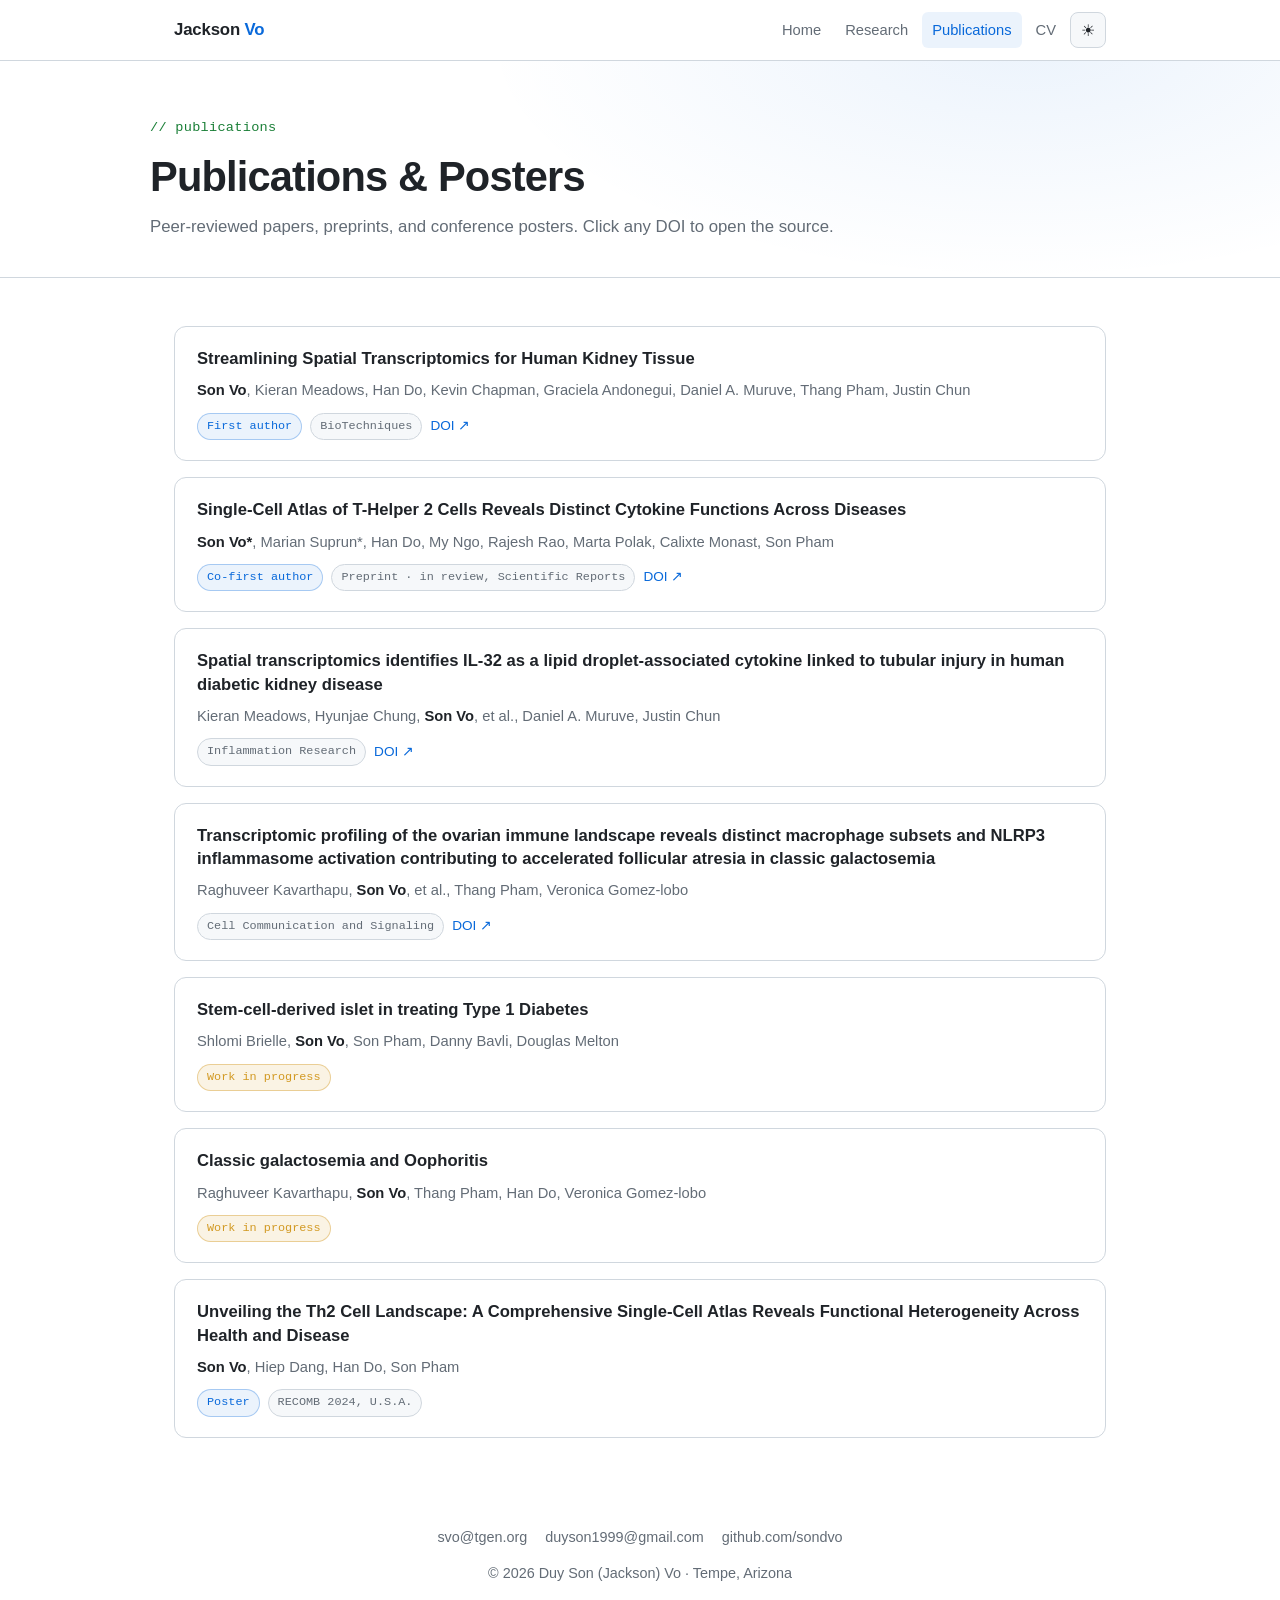
==== publications.html @ b697a282 "change structure" ====
<!DOCTYPE html>
<html lang="en">
<head>
    <meta charset="UTF-8">
    <meta name="viewport" content="width=device-width, initial-scale=1.0">
    <title>Publications — Duy Son (Jackson) Vo</title>
    <meta name="description" content="Publications and posters by Duy Son (Jackson) Vo in spatial transcriptomics and single-cell genomics.">
    <link rel="stylesheet" href="styles.css">
    <script>try{var t=localStorage.getItem('theme')||(window.matchMedia&&window.matchMedia('(prefers-color-scheme: light)').matches?'light':'dark');document.documentElement.setAttribute('data-theme',t);}catch(e){}</script>
    <script src="main.js" defer></script>
</head>
<body>
    <nav>
        <div class="nav-inner">
            <a class="nav-brand" href="index.html">Jackson&nbsp;<span class="mono">Vo</span></a>
            <div class="nav-links">
                <a href="index.html">Home</a>
                <a href="research.html">Research</a>
                <a href="publications.html" class="active">Publications</a>
                <a href="cv.html">CV</a>
                <button class="theme-toggle" aria-label="Toggle color theme" title="Toggle theme">🌙</button>
            </div>
        </div>
    </nav>

    <header class="page-head">
        <div class="page-head-inner">
            <div class="eyebrow">// publications</div>
            <h1>Publications &amp; Posters</h1>
            <p>Peer-reviewed papers, preprints, and conference posters. Click any DOI to open the source.</p>
        </div>
    </header>

    <main class="wrap">
        <section>
            <div class="cards">

                <article class="card">
                    <p class="pub-title">Streamlining Spatial Transcriptomics for Human Kidney Tissue</p>
                    <p class="authors"><span class="me">Son Vo</span>, Kieran Meadows, Han Do, Kevin Chapman, Graciela Andonegui, Daniel A. Muruve, Thang Pham, Justin Chun</p>
                    <div class="card-foot">
                        <span class="tag">First author</span>
                        <span class="tag venue">BioTechniques</span>
                        <a class="doi" href="https://doi.org/10.1080/07366205.2025.2591484" target="_blank" rel="noopener">DOI ↗</a>
                    </div>
                </article>

                <article class="card">
                    <p class="pub-title">Single-Cell Atlas of T-Helper 2 Cells Reveals Distinct Cytokine Functions Across Diseases</p>
                    <p class="authors"><span class="me">Son Vo*</span>, Marian Suprun*, Han Do, My Ngo, Rajesh Rao, Marta Polak, Calixte Monast, Son Pham</p>
                    <div class="card-foot">
                        <span class="tag">Co-first author</span>
                        <span class="tag venue">Preprint · in review, Scientific Reports</span>
                        <a class="doi" href="https://doi.org/10.1101/2025.09.20.677532" target="_blank" rel="noopener">DOI ↗</a>
                    </div>
                </article>

                <article class="card">
                    <p class="pub-title">Spatial transcriptomics identifies IL-32 as a lipid droplet-associated cytokine linked to tubular injury in human diabetic kidney disease</p>
                    <p class="authors">Kieran Meadows, Hyunjae Chung, <span class="me">Son Vo</span>, et al., Daniel A. Muruve, Justin Chun</p>
                    <div class="card-foot">
                        <span class="tag venue">Inflammation Research</span>
                        <a class="doi" href="https://doi.org/10.1007/s00011-026-02192-y" target="_blank" rel="noopener">DOI ↗</a>
                    </div>
                </article>

                <article class="card">
                    <p class="pub-title">Transcriptomic profiling of the ovarian immune landscape reveals distinct macrophage subsets and NLRP3 inflammasome activation contributing to accelerated follicular atresia in classic galactosemia</p>
                    <p class="authors">Raghuveer Kavarthapu, <span class="me">Son Vo</span>, et al., Thang Pham, Veronica Gomez-lobo</p>
                    <div class="card-foot">
                        <span class="tag venue">Cell Communication and Signaling</span>
                        <a class="doi" href="https://doi.org/10.1186/s12964-026-02950-9" target="_blank" rel="noopener">DOI ↗</a>
                    </div>
                </article>

                <article class="card">
                    <p class="pub-title">Stem-cell-derived islet in treating Type 1 Diabetes</p>
                    <p class="authors">Shlomi Brielle, <span class="me">Son Vo</span>, Son Pham, Danny Bavli, Douglas Melton</p>
                    <div class="card-foot">
                        <span class="tag wip">Work in progress</span>
                    </div>
                </article>

                <article class="card">
                    <p class="pub-title">Classic galactosemia and Oophoritis</p>
                    <p class="authors">Raghuveer Kavarthapu, <span class="me">Son Vo</span>, Thang Pham, Han Do, Veronica Gomez-lobo</p>
                    <div class="card-foot">
                        <span class="tag wip">Work in progress</span>
                    </div>
                </article>

                <article class="card">
                    <p class="pub-title">Unveiling the Th2 Cell Landscape: A Comprehensive Single-Cell Atlas Reveals Functional Heterogeneity Across Health and Disease</p>
                    <p class="authors"><span class="me">Son Vo</span>, Hiep Dang, Han Do, Son Pham</p>
                    <div class="card-foot">
                        <span class="tag">Poster</span>
                        <span class="tag venue">RECOMB 2024, U.S.A.</span>
                    </div>
                </article>
            </div>
        </section>
    </main>

    <footer>
        <div class="footer-links">
            <a href="mailto:svo@tgen.org">svo@tgen.org</a>
            <a href="mailto:duyson1999@gmail.com">duyson1999@gmail.com</a>
            <a href="https://github.com/sondvo" target="_blank" rel="noopener">github.com/sondvo</a>
        </div>
        <div>© <span id="year"></span> Duy Son (Jackson) Vo · Tempe, Arizona</div>
    </footer>
</body>
</html>
---- styles.css ----
:root {
    --bg: #0d1117;
    --bg-soft: #161b22;
    --bg-card: #161b22;
    --border: #30363d;
    --text: #e6edf3;
    --text-dim: #8b949e;
    --accent: #58a6ff;
    --accent-2: #3fb950;
    --accent-soft: rgba(88, 166, 255, 0.12);
    --shadow: 0 1px 3px rgba(0,0,0,0.4);
    --radius: 12px;
}
:root[data-theme="light"] {
    --bg: #ffffff;
    --bg-soft: #f6f8fa;
    --bg-card: #ffffff;
    --border: #d0d7de;
    --text: #1f2328;
    --text-dim: #636c76;
    --accent: #0969da;
    --accent-2: #1a7f37;
    --accent-soft: rgba(9, 105, 218, 0.08);
    --shadow: 0 1px 3px rgba(27,31,36,0.12);
}
* { box-sizing: border-box; }
html { scroll-behavior: smooth; scroll-padding-top: 80px; }
body {
    font-family: -apple-system, BlinkMacSystemFont, "Segoe UI", Helvetica, Arial, sans-serif;
    line-height: 1.65;
    color: var(--text);
    background: var(--bg);
    margin: 0;
    -webkit-font-smoothing: antialiased;
    transition: background 0.3s ease, color 0.3s ease;
}
a { color: var(--accent); text-decoration: none; }
a:hover { text-decoration: underline; }

/* ---- Nav ---- */
nav {
    position: sticky;
    top: 0;
    z-index: 100;
    background: color-mix(in srgb, var(--bg) 85%, transparent);
    backdrop-filter: blur(10px);
    border-bottom: 1px solid var(--border);
}
.nav-inner {
    max-width: 980px;
    margin: 0 auto;
    padding: 12px 24px;
    display: flex;
    align-items: center;
    justify-content: space-between;
    gap: 16px;
}
.nav-brand { font-weight: 700; font-size: 1.05em; letter-spacing: -0.01em; color: var(--text); }
.nav-brand:hover { text-decoration: none; }
.nav-brand .mono { color: var(--accent); }
.nav-links { display: flex; gap: 4px; flex-wrap: wrap; align-items: center; }
.nav-links a {
    color: var(--text-dim);
    font-size: 0.92em;
    padding: 6px 10px;
    border-radius: 6px;
    transition: color 0.2s, background 0.2s;
}
.nav-links a:hover { color: var(--text); background: var(--bg-soft); text-decoration: none; }
.nav-links a.active { color: var(--accent); background: var(--accent-soft); }
.theme-toggle {
    background: var(--bg-soft);
    border: 1px solid var(--border);
    color: var(--text);
    width: 36px; height: 36px;
    border-radius: 8px;
    cursor: pointer;
    font-size: 1em;
    display: inline-flex; align-items: center; justify-content: center;
    transition: background 0.2s, transform 0.2s;
}
.theme-toggle:hover { background: var(--accent-soft); transform: translateY(-1px); }

.wrap { max-width: 980px; margin: 0 auto; padding: 0 24px; }

/* ---- Hero (home) ---- */
header.hero {
    padding: 72px 24px 56px;
    border-bottom: 1px solid var(--border);
    background: radial-gradient(900px 400px at 80% -10%, var(--accent-soft), transparent 60%);
}
.hero-inner { max-width: 980px; margin: 0 auto; }
.eyebrow {
    font-family: ui-monospace, SFMono-Regular, "SF Mono", Menlo, monospace;
    color: var(--accent-2);
    font-size: 0.85em;
    letter-spacing: 0.02em;
    margin-bottom: 14px;
}
h1 {
    font-size: clamp(2.2em, 5vw, 3.4em);
    line-height: 1.1;
    margin: 0 0 14px;
    letter-spacing: -0.02em;
}
.tagline {
    font-size: clamp(1.05em, 2.4vw, 1.35em);
    color: var(--text-dim);
    max-width: 680px;
    margin: 0 0 28px;
}
.tagline strong { color: var(--text); font-weight: 600; }
.hero-links { display: flex; flex-wrap: wrap; gap: 10px; }
.btn {
    display: inline-flex; align-items: center; gap: 8px;
    padding: 9px 16px;
    border-radius: 8px;
    border: 1px solid var(--border);
    background: var(--bg-card);
    color: var(--text);
    font-size: 0.92em;
    font-weight: 500;
    transition: border-color 0.2s, transform 0.2s, background 0.2s;
}
.btn:hover { text-decoration: none; border-color: var(--accent); transform: translateY(-2px); }
.btn.primary { background: var(--accent); color: #fff; border-color: var(--accent); }
.btn.primary:hover { background: color-mix(in srgb, var(--accent) 88%, #000); }

/* ---- Page header (inner pages) ---- */
.page-head {
    padding: 56px 24px 36px;
    border-bottom: 1px solid var(--border);
    background: radial-gradient(900px 400px at 80% -10%, var(--accent-soft), transparent 60%);
}
.page-head .page-head-inner { max-width: 980px; margin: 0 auto; }
.page-head h1 { font-size: clamp(1.9em, 4vw, 2.6em); }
.page-head p { color: var(--text-dim); max-width: 700px; margin: 8px 0 0; font-size: 1.05em; }

/* ---- Sections ---- */
section { padding: 48px 0; border-bottom: 1px solid var(--border); }
section:last-of-type { border-bottom: none; }
.section-label {
    font-family: ui-monospace, SFMono-Regular, "SF Mono", Menlo, monospace;
    color: var(--accent);
    font-size: 0.82em;
    letter-spacing: 0.06em;
    text-transform: uppercase;
    margin-bottom: 6px;
}
h2 { font-size: 1.7em; margin: 0 0 28px; letter-spacing: -0.01em; }
h3 { font-size: 1.15em; margin: 0 0 4px; }
.lead { font-size: 1.08em; color: var(--text-dim); max-width: 760px; }
.lead strong { color: var(--text); }

/* ---- Timeline ---- */
.timeline { position: relative; }
.entry {
    position: relative;
    padding: 0 0 32px 28px;
    border-left: 2px solid var(--border);
}
.entry:last-child { padding-bottom: 0; }
.entry::before {
    content: "";
    position: absolute;
    left: -7px; top: 4px;
    width: 12px; height: 12px;
    border-radius: 50%;
    background: var(--accent);
    box-shadow: 0 0 0 4px var(--bg);
}
.entry-head { display: flex; flex-wrap: wrap; justify-content: space-between; gap: 4px 16px; align-items: baseline; }
.entry .org { color: var(--text-dim); font-size: 0.95em; }
.entry .when {
    font-family: ui-monospace, SFMono-Regular, "SF Mono", Menlo, monospace;
    font-size: 0.82em;
    color: var(--text-dim);
    white-space: nowrap;
}
.entry .role { color: var(--accent-2); font-weight: 600; font-size: 0.95em; margin: 2px 0 8px; }
.proj-list { list-style: none; padding: 0; margin: 10px 0 0; }
.proj-list > li { margin-bottom: 12px; }
.proj-list .pname { font-weight: 600; }
.muted { color: var(--text-dim); }

/* ---- Cards / publications ---- */
.cards { display: grid; gap: 16px; }
.card {
    background: var(--bg-card);
    border: 1px solid var(--border);
    border-radius: var(--radius);
    padding: 20px 22px;
    transition: border-color 0.2s, transform 0.2s, box-shadow 0.2s;
}
.card:hover { border-color: var(--accent); transform: translateY(-2px); box-shadow: var(--shadow); }
.card .pub-title { font-weight: 600; font-size: 1.04em; margin: 0 0 8px; line-height: 1.4; }
.card .authors { color: var(--text-dim); font-size: 0.92em; margin: 0 0 10px; }
.card .authors .me { color: var(--text); font-weight: 700; }
.card-foot { display: flex; flex-wrap: wrap; gap: 8px; align-items: center; }
.tag {
    font-family: ui-monospace, SFMono-Regular, "SF Mono", Menlo, monospace;
    font-size: 0.74em;
    padding: 3px 9px;
    border-radius: 20px;
    background: var(--accent-soft);
    color: var(--accent);
    border: 1px solid color-mix(in srgb, var(--accent) 30%, transparent);
}
.tag.wip { background: rgba(210,153,34,0.12); color: #d29922; border-color: rgba(210,153,34,0.4); }
.tag.venue { background: var(--bg-soft); color: var(--text-dim); border-color: var(--border); }
.doi { font-size: 0.85em; }

/* ---- Skill groups ---- */
.skill-grid { display: grid; grid-template-columns: repeat(auto-fit, minmax(220px, 1fr)); gap: 16px; }
.skill-card { background: var(--bg-card); border: 1px solid var(--border); border-radius: var(--radius); padding: 18px 20px; }
.skill-card h4 { margin: 0 0 12px; font-size: 0.95em; color: var(--accent); }
.chips { display: flex; flex-wrap: wrap; gap: 7px; }
.chip {
    font-size: 0.82em;
    padding: 4px 11px;
    border-radius: 6px;
    background: var(--bg-soft);
    border: 1px solid var(--border);
    color: var(--text);
}

/* ---- Two-col grids ---- */
.grid-2 { display: grid; grid-template-columns: 1fr 1fr; gap: 28px; }
.award { padding: 14px 0; border-bottom: 1px solid var(--border); }
.award:last-child { border-bottom: none; }
.award .a-title { font-weight: 600; }

/* ---- Home highlights ---- */
.highlights { display: grid; grid-template-columns: repeat(auto-fit, minmax(150px, 1fr)); gap: 16px; margin-top: 8px; }
.stat { background: var(--bg-card); border: 1px solid var(--border); border-radius: var(--radius); padding: 18px 20px; }
.stat .num { font-size: 1.8em; font-weight: 700; color: var(--accent); line-height: 1; }
.stat .lbl { color: var(--text-dim); font-size: 0.9em; margin-top: 6px; }

footer {
    padding: 40px 24px 60px;
    text-align: center;
    color: var(--text-dim);
    font-size: 0.9em;
}
footer a { color: var(--text-dim); }
.footer-links { margin-bottom: 12px; display: flex; gap: 18px; justify-content: center; flex-wrap: wrap; }

@media (max-width: 680px) {
    .grid-2 { grid-template-columns: 1fr; gap: 0; }
    header.hero { padding: 48px 24px 40px; }
}
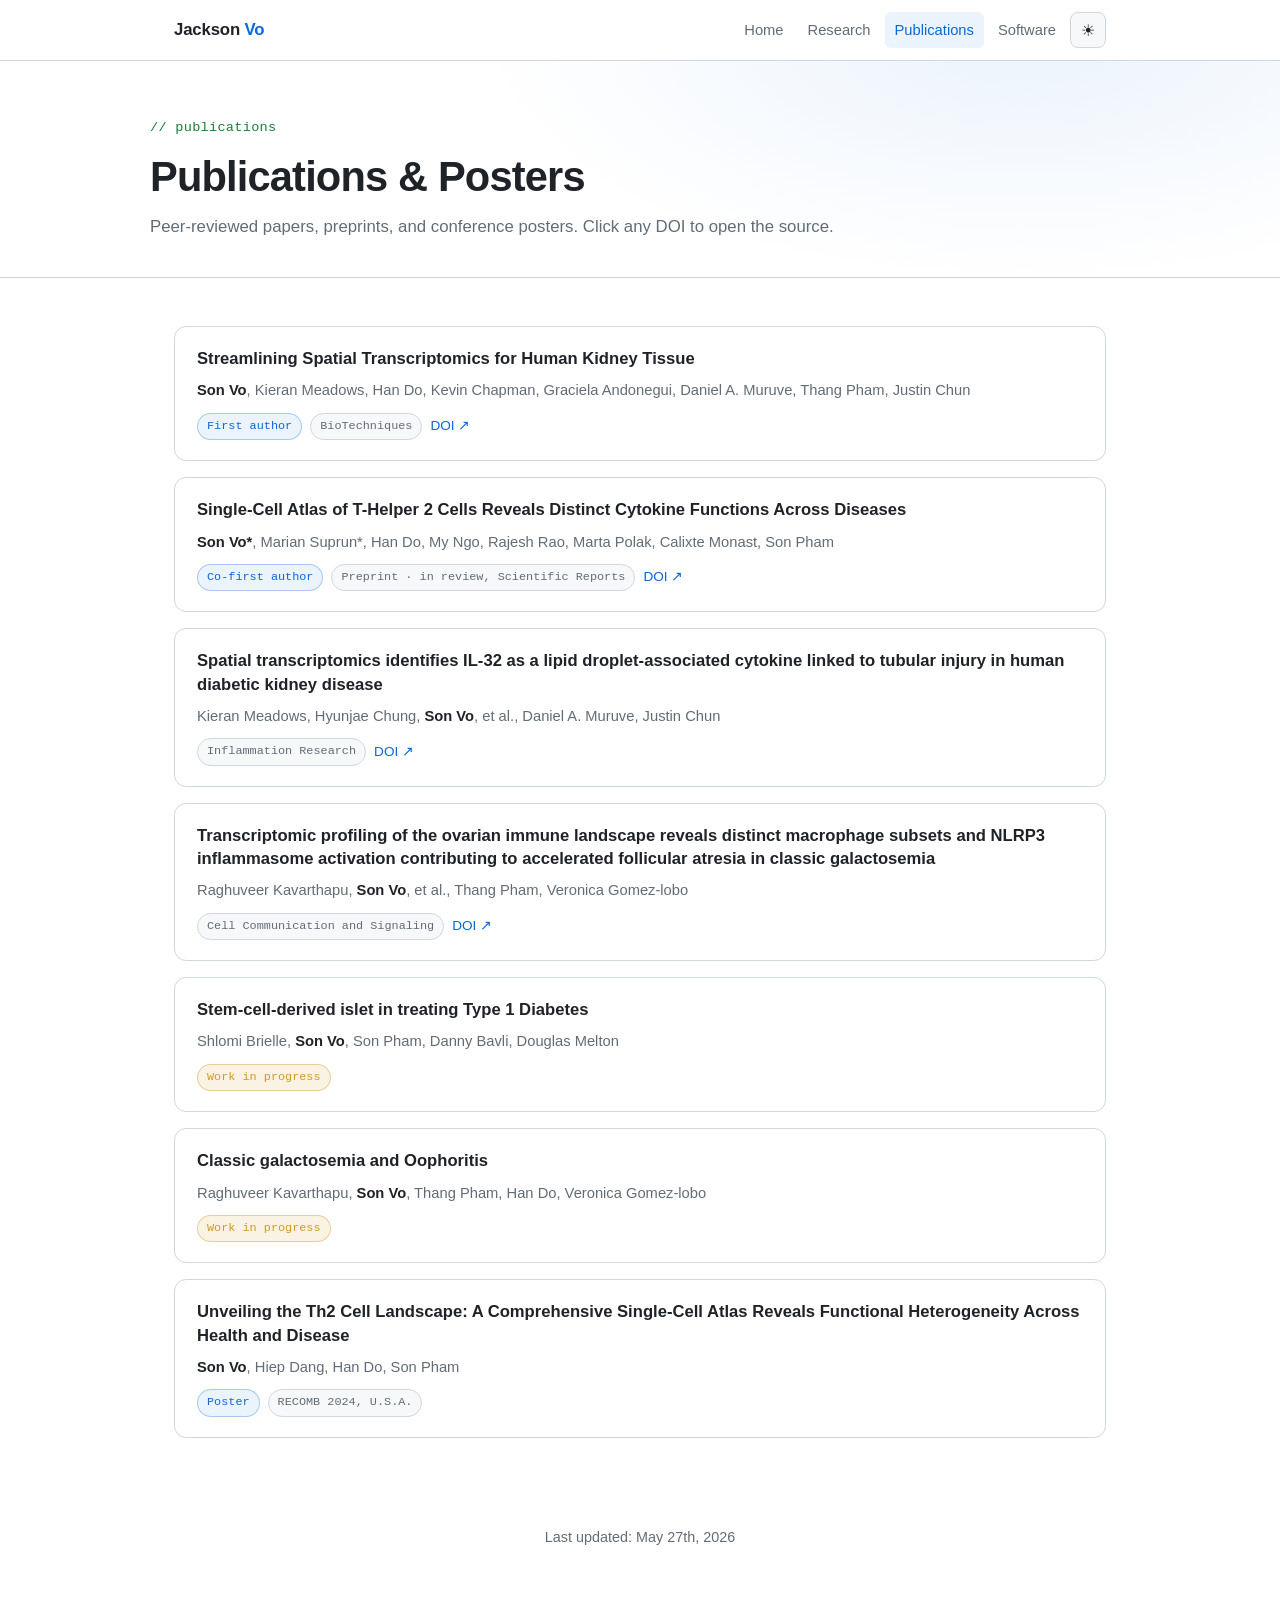
==== commit c2db4e63: "add software" ====
--- a/publications.html
+++ b/publications.html
@@ -17,7 +17,7 @@
                 <a href="index.html">Home</a>
                 <a href="research.html">Research</a>
                 <a href="publications.html" class="active">Publications</a>
-                <a href="cv.html">CV</a>
+                <a href="software.html">Software</a>
                 <button class="theme-toggle" aria-label="Toggle color theme" title="Toggle theme">🌙</button>
             </div>
         </div>
@@ -102,12 +102,7 @@
     </main>
 
     <footer>
-        <div class="footer-links">
-            <a href="mailto:svo@tgen.org">svo@tgen.org</a>
-            <a href="mailto:duyson1999@gmail.com">duyson1999@gmail.com</a>
-            <a href="https://github.com/sondvo" target="_blank" rel="noopener">github.com/sondvo</a>
-        </div>
-        <div>© <span id="year"></span> Duy Son (Jackson) Vo · Tempe, Arizona</div>
+        <div> Last updated: May 27th, 2026 </div>
     </footer>
 </body>
 </html>
--- a/styles.css
+++ b/styles.css
@@ -89,7 +89,24 @@
     border-bottom: 1px solid var(--border);
     background: radial-gradient(900px 400px at 80% -10%, var(--accent-soft), transparent 60%);
 }
-.hero-inner { max-width: 980px; margin: 0 auto; }
+.hero-inner {
+    max-width: 980px;
+    margin: 0 auto;
+    display: flex;
+    align-items: center;
+    gap: 40px;
+}
+.hero-text { flex: 1 1 auto; min-width: 0; }
+.hero-photo {
+    flex: 0 0 auto;
+    width: 200px;
+    height: 200px;
+    border-radius: var(--radius);
+    object-fit: cover;
+    object-position: center top;
+    border: 1px solid var(--border);
+    box-shadow: var(--shadow);
+}
 .eyebrow {
     font-family: ui-monospace, SFMono-Regular, "SF Mono", Menlo, monospace;
     color: var(--accent-2);
@@ -102,6 +119,13 @@
     line-height: 1.1;
     margin: 0 0 14px;
     letter-spacing: -0.02em;
+}
+.flags {
+    display: flex;
+    gap: 8px;
+    font-size: 1.5em;
+    line-height: 1;
+    margin: 0 0 22px;
 }
 .tagline {
     font-size: clamp(1.05em, 2.4vw, 1.35em);
@@ -210,6 +234,45 @@
 .tag.venue { background: var(--bg-soft); color: var(--text-dim); border-color: var(--border); }
 .doi { font-size: 0.85em; }
 
+/* ---- Software ---- */
+.sw-list { display: flex; flex-direction: column; gap: 28px; }
+.sw-item {
+    display: flex;
+    gap: 24px;
+    align-items: flex-start;
+    padding: 20px;
+    background: var(--bg-card);
+    border: 1px solid var(--border);
+    border-radius: var(--radius);
+    transition: border-color 0.2s, transform 0.2s, box-shadow 0.2s;
+}
+.sw-item:hover { border-color: var(--accent); transform: translateY(-2px); box-shadow: var(--shadow); }
+.sw-thumb {
+    flex: 0 0 200px;
+    width: 200px;
+    background: var(--bg-soft);
+    border: 1px solid var(--border);
+    border-radius: calc(var(--radius) - 2px);
+    overflow: hidden;
+    line-height: 0;
+}
+.sw-thumb:hover { border-color: var(--accent); }
+.sw-thumb img {
+    display: block;
+    width: 100%;
+    height: 130px;
+    object-fit: cover;
+}
+.sw-body { flex: 1 1 auto; min-width: 0; }
+.sw-body h3 { font-size: 1.2em; margin-bottom: 6px; }
+.sw-desc { margin: 0; font-size: 1.0em; }
+
+@media (max-width: 560px) {
+    .sw-item { flex-direction: column; gap: 16px; }
+    .sw-thumb { flex-basis: auto; width: 100%; }
+    .sw-thumb img { height: auto; }
+}
+
 /* ---- Skill groups ---- */
 .skill-grid { display: grid; grid-template-columns: repeat(auto-fit, minmax(220px, 1fr)); gap: 16px; }
 .skill-card { background: var(--bg-card); border: 1px solid var(--border); border-radius: var(--radius); padding: 18px 20px; }
@@ -248,4 +311,6 @@
 @media (max-width: 680px) {
     .grid-2 { grid-template-columns: 1fr; gap: 0; }
     header.hero { padding: 48px 24px 40px; }
-}
+    .hero-inner { flex-direction: column-reverse; align-items: flex-start; gap: 24px; }
+    .hero-photo { width: 140px; height: 140px; }
+}
